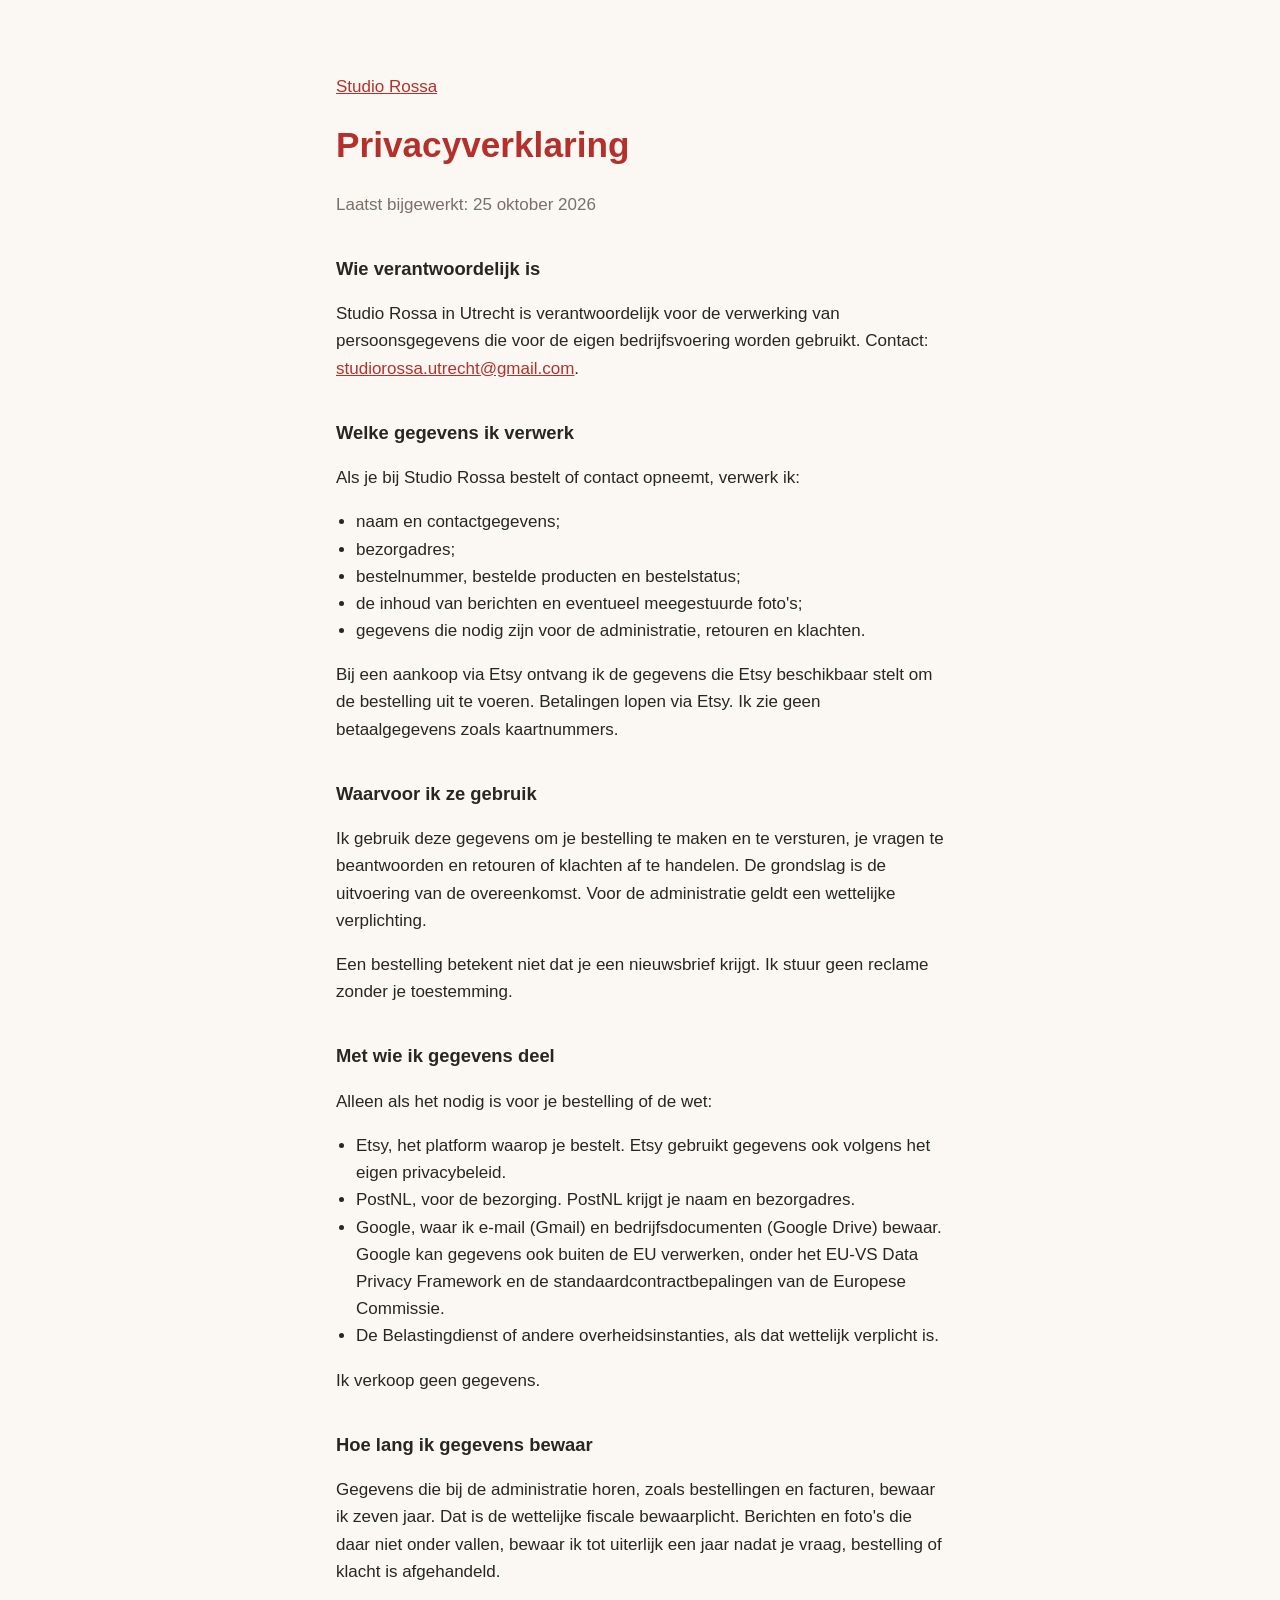
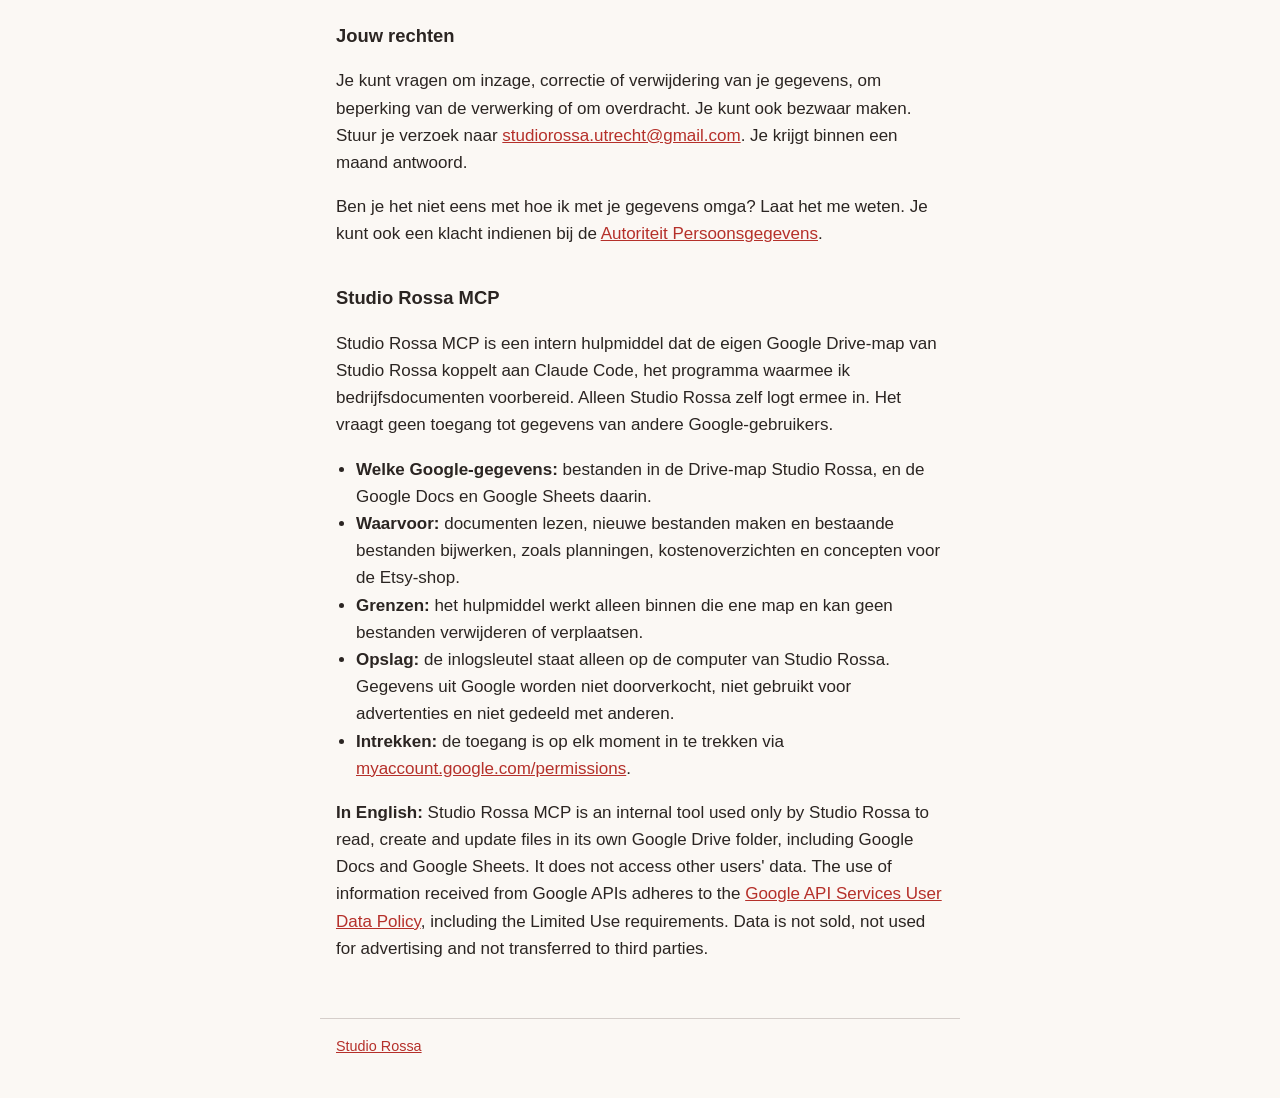
==== privacy.html @ 796f1cd7 "Startpagina en privacyverklaring Studio Rossa Co-Authored-By: Claude Opus 5.5 <noreply@anthropic.com" ====
<!doctype html>
<html lang="nl">
<head>
<meta charset="utf-8">
<meta name="viewport" content="width=device-width, initial-scale=1">
<title>Privacyverklaring Studio Rossa</title>
<link rel="stylesheet" href="style.css">
</head>
<body>
<main>
  <p><a href="index.html">Studio Rossa</a></p>
  <h1>Privacyverklaring</h1>
  <p class="muted">Laatst bijgewerkt: 25 oktober 2026</p>

  <h2>Wie verantwoordelijk is</h2>
  <p>Studio Rossa in Utrecht is verantwoordelijk voor de verwerking van persoonsgegevens die voor de eigen bedrijfsvoering worden gebruikt. Contact: <a href="mailto:studiorossa.utrecht@gmail.com">studiorossa.utrecht@gmail.com</a>.</p>

  <h2>Welke gegevens ik verwerk</h2>
  <p>Als je bij Studio Rossa bestelt of contact opneemt, verwerk ik:</p>
  <ul>
    <li>naam en contactgegevens;</li>
    <li>bezorgadres;</li>
    <li>bestelnummer, bestelde producten en bestelstatus;</li>
    <li>de inhoud van berichten en eventueel meegestuurde foto's;</li>
    <li>gegevens die nodig zijn voor de administratie, retouren en klachten.</li>
  </ul>
  <p>Bij een aankoop via Etsy ontvang ik de gegevens die Etsy beschikbaar stelt om de bestelling uit te voeren. Betalingen lopen via Etsy. Ik zie geen betaalgegevens zoals kaartnummers.</p>

  <h2>Waarvoor ik ze gebruik</h2>
  <p>Ik gebruik deze gegevens om je bestelling te maken en te versturen, je vragen te beantwoorden en retouren of klachten af te handelen. De grondslag is de uitvoering van de overeenkomst. Voor de administratie geldt een wettelijke verplichting.</p>
  <p>Een bestelling betekent niet dat je een nieuwsbrief krijgt. Ik stuur geen reclame zonder je toestemming.</p>

  <h2>Met wie ik gegevens deel</h2>
  <p>Alleen als het nodig is voor je bestelling of de wet:</p>
  <ul>
    <li>Etsy, het platform waarop je bestelt. Etsy gebruikt gegevens ook volgens het eigen privacybeleid.</li>
    <li>PostNL, voor de bezorging. PostNL krijgt je naam en bezorgadres.</li>
    <li>Google, waar ik e-mail (Gmail) en bedrijfsdocumenten (Google Drive) bewaar. Google kan gegevens ook buiten de EU verwerken, onder het EU-VS Data Privacy Framework en de standaardcontractbepalingen van de Europese Commissie.</li>
    <li>De Belastingdienst of andere overheidsinstanties, als dat wettelijk verplicht is.</li>
  </ul>
  <p>Ik verkoop geen gegevens.</p>

  <h2>Hoe lang ik gegevens bewaar</h2>
  <p>Gegevens die bij de administratie horen, zoals bestellingen en facturen, bewaar ik zeven jaar. Dat is de wettelijke fiscale bewaarplicht. Berichten en foto's die daar niet onder vallen, bewaar ik tot uiterlijk een jaar nadat je vraag, bestelling of klacht is afgehandeld.</p>

  <h2>Jouw rechten</h2>
  <p>Je kunt vragen om inzage, correctie of verwijdering van je gegevens, om beperking van de verwerking of om overdracht. Je kunt ook bezwaar maken. Stuur je verzoek naar <a href="mailto:studiorossa.utrecht@gmail.com">studiorossa.utrecht@gmail.com</a>. Je krijgt binnen een maand antwoord.</p>
  <p>Ben je het niet eens met hoe ik met je gegevens omga? Laat het me weten. Je kunt ook een klacht indienen bij de <a href="https://www.autoriteitpersoonsgegevens.nl">Autoriteit Persoonsgegevens</a>.</p>

  <h2 id="studio-rossa-mcp">Studio Rossa MCP</h2>
  <p>Studio Rossa MCP is een intern hulpmiddel dat de eigen Google Drive-map van Studio Rossa koppelt aan Claude Code, het programma waarmee ik bedrijfsdocumenten voorbereid. Alleen Studio Rossa zelf logt ermee in. Het vraagt geen toegang tot gegevens van andere Google-gebruikers.</p>
  <ul>
    <li><strong>Welke Google-gegevens:</strong> bestanden in de Drive-map Studio Rossa, en de Google Docs en Google Sheets daarin.</li>
    <li><strong>Waarvoor:</strong> documenten lezen, nieuwe bestanden maken en bestaande bestanden bijwerken, zoals planningen, kostenoverzichten en concepten voor de Etsy-shop.</li>
    <li><strong>Grenzen:</strong> het hulpmiddel werkt alleen binnen die ene map en kan geen bestanden verwijderen of verplaatsen.</li>
    <li><strong>Opslag:</strong> de inlogsleutel staat alleen op de computer van Studio Rossa. Gegevens uit Google worden niet doorverkocht, niet gebruikt voor advertenties en niet gedeeld met anderen.</li>
    <li><strong>Intrekken:</strong> de toegang is op elk moment in te trekken via <a href="https://myaccount.google.com/permissions">myaccount.google.com/permissions</a>.</li>
  </ul>
  <p lang="en"><strong>In English:</strong> Studio Rossa MCP is an internal tool used only by Studio Rossa to read, create and update files in its own Google Drive folder, including Google Docs and Google Sheets. It does not access other users' data. The use of information received from Google APIs adheres to the <a href="https://developers.google.com/terms/api-services-user-data-policy">Google API Services User Data Policy</a>, including the Limited Use requirements. Data is not sold, not used for advertising and not transferred to third parties.</p>
</main>
<footer>
  <a href="index.html">Studio Rossa</a>
</footer>
</body>
</html>
---- style.css ----
:root {
  --bg: #fbf8f4;
  --text: #2b2522;
  --muted: #7a6f69;
  --accent: #b5302a;
}

@media (prefers-color-scheme: dark) {
  :root {
    --bg: #1d1a18;
    --text: #efe9e4;
    --muted: #a59a93;
    --accent: #e0645c;
  }
}

* { box-sizing: border-box; }

body {
  margin: 0;
  background: var(--bg);
  color: var(--text);
  font: 17px/1.6 -apple-system, BlinkMacSystemFont, "Segoe UI", Roboto, Helvetica, Arial, sans-serif;
}

main, footer {
  max-width: 640px;
  margin: 0 auto;
  padding: 0 16px;
}

main { padding-top: 56px; }

h1 {
  color: var(--accent);
  font-size: 2.2rem;
  margin: 0 0 4px;
}

h2 {
  font-size: 1.15rem;
  margin: 36px 0 8px;
}

.lead { font-size: 1.2rem; margin-top: 0; }
.muted { color: var(--muted); }

a { color: var(--accent); }

ul { padding-left: 20px; }

footer {
  margin-top: 56px;
  padding-top: 16px;
  padding-bottom: 40px;
  border-top: 1px solid color-mix(in srgb, var(--muted) 30%, transparent);
  font-size: 0.9rem;
}
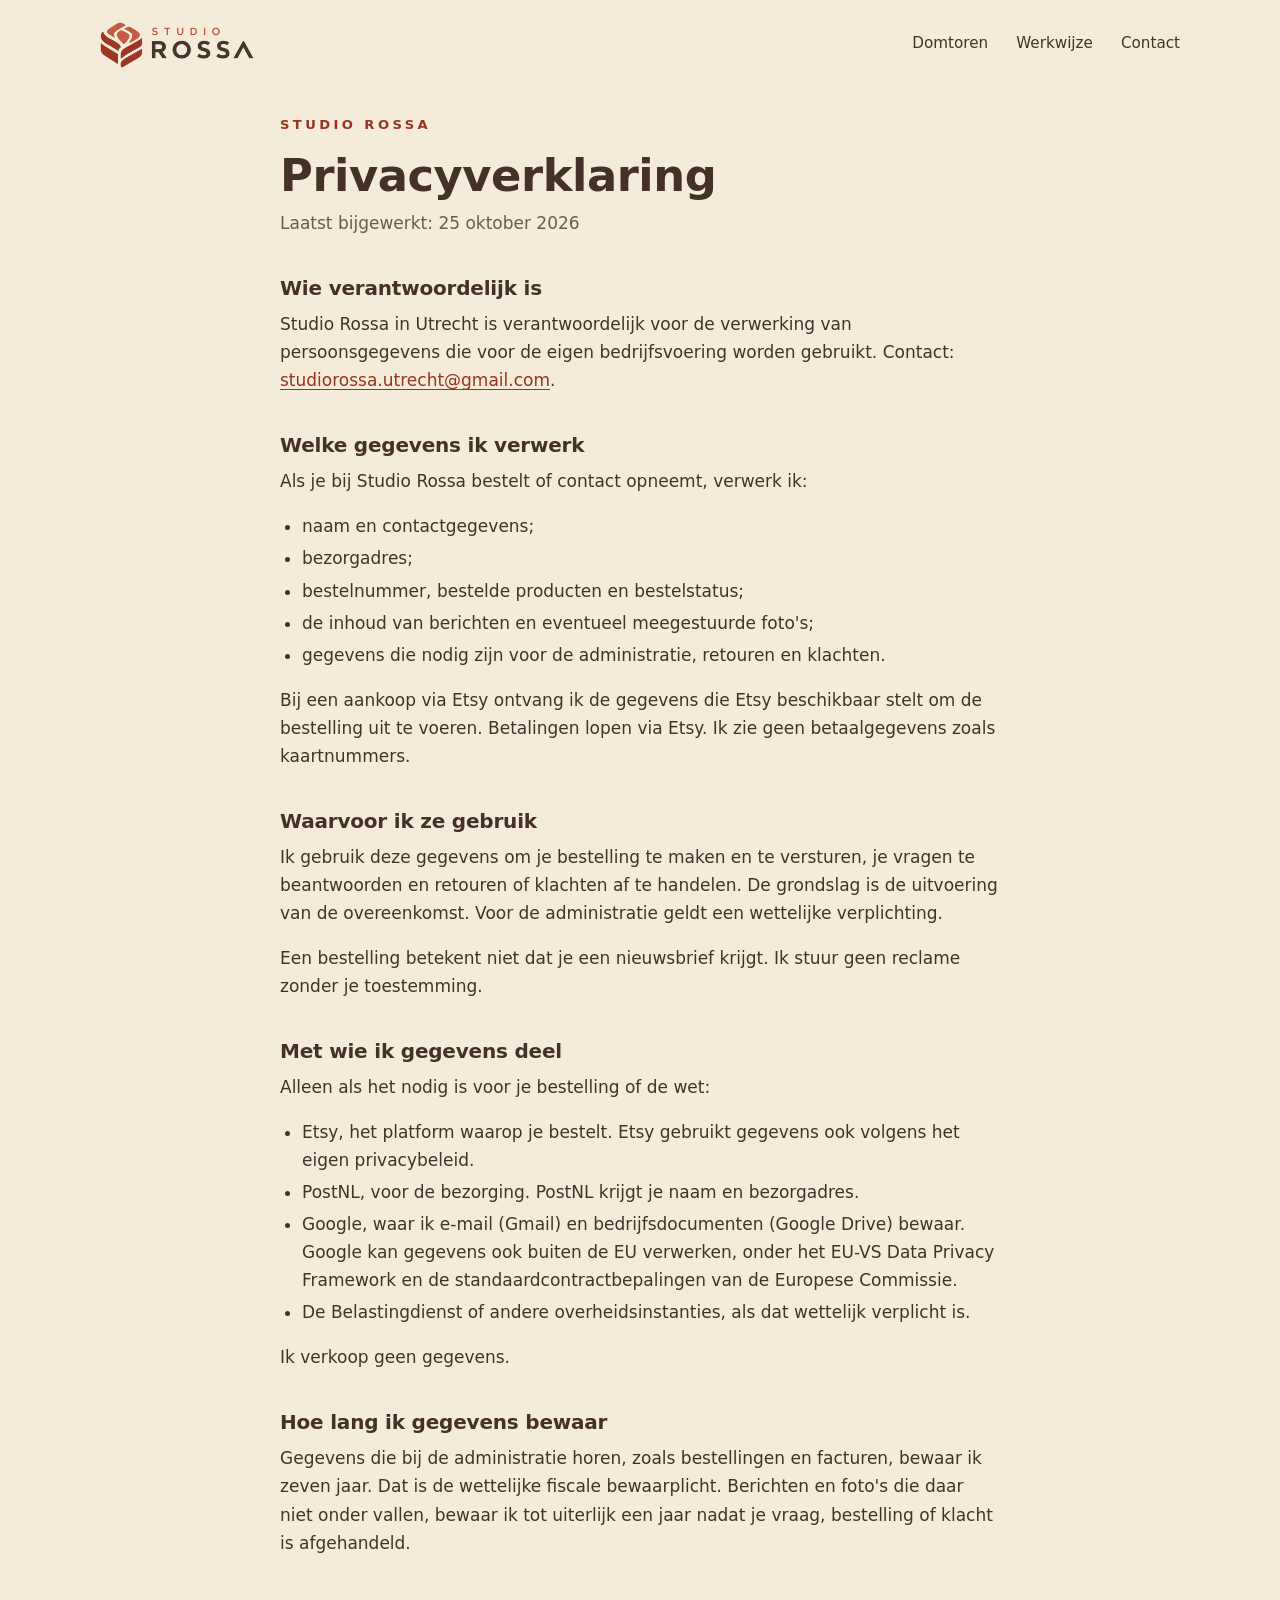
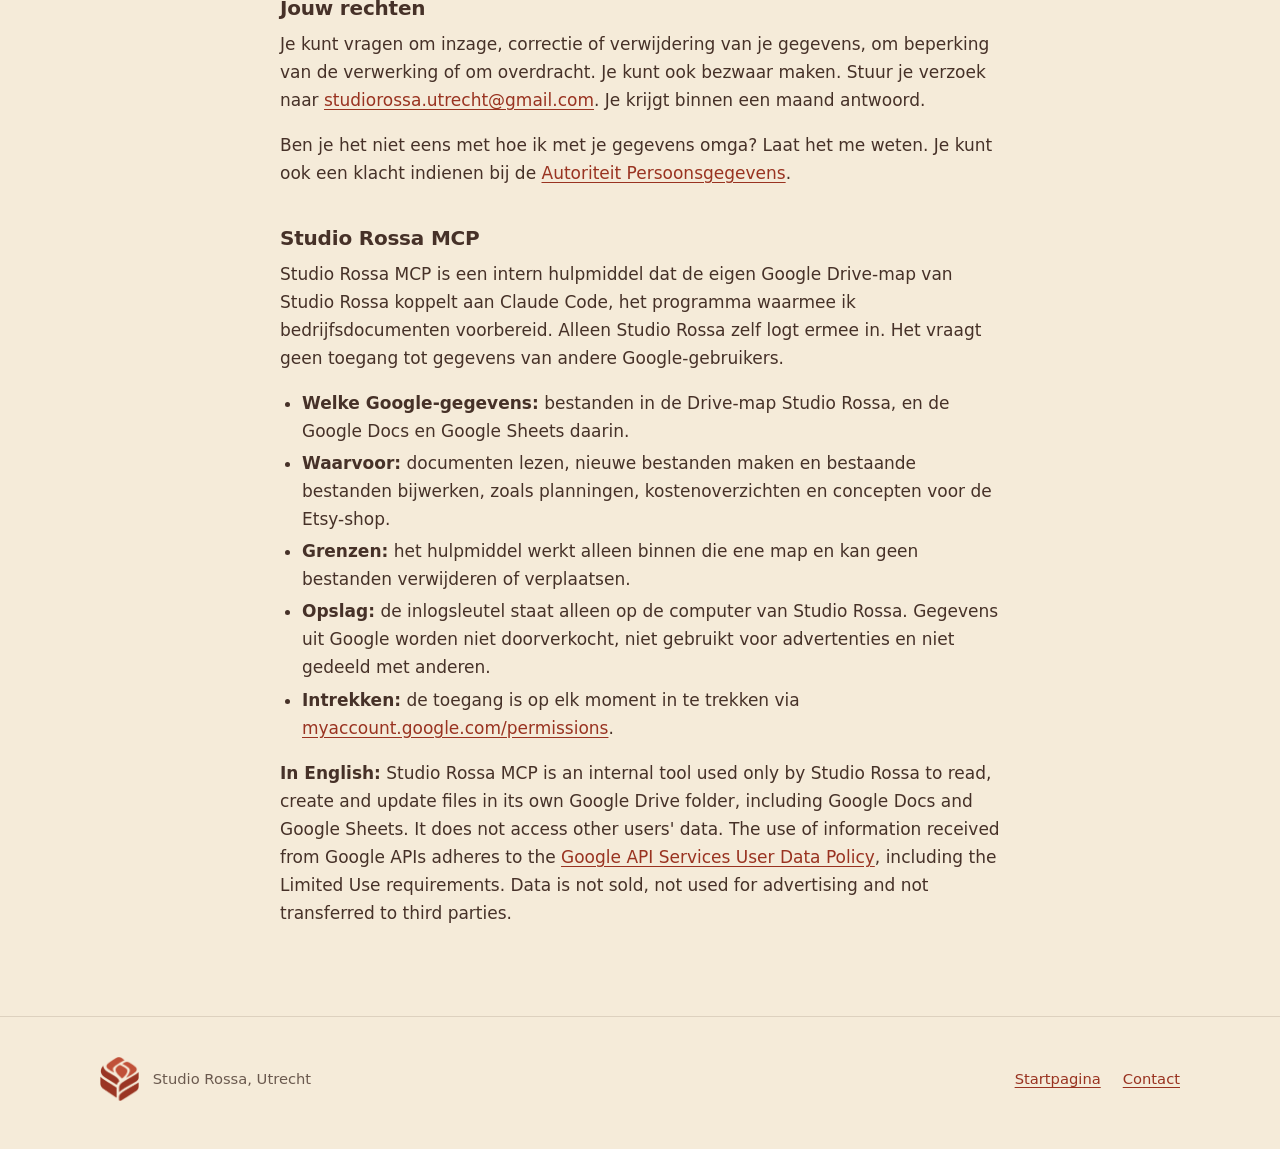
==== commit 94fafa1e: "Website in de stijl van de artwork: nieuwe startpagina, logo, Domtoren-illustratie en favicons Co-Au" ====
--- a/privacy.html
+++ b/privacy.html
@@ -4,11 +4,29 @@
 <meta charset="utf-8">
 <meta name="viewport" content="width=device-width, initial-scale=1">
 <title>Privacyverklaring Studio Rossa</title>
+<meta name="theme-color" content="#f5ebd9">
+<link rel="icon" type="image/png" sizes="48x48" href="assets/favicon.png">
+<link rel="apple-touch-icon" href="assets/apple-touch-icon.png">
 <link rel="stylesheet" href="style.css">
 </head>
 <body>
-<main>
-  <p><a href="index.html">Studio Rossa</a></p>
+
+<header class="site-header">
+  <div class="wrap">
+    <a class="brand" href="./" aria-label="Studio Rossa, naar de startpagina">
+      <img src="assets/logo.png" width="154" height="46" alt="Studio Rossa">
+    </a>
+    <nav class="nav" aria-label="Hoofdmenu">
+      <a href="./#domtoren">Domtoren</a>
+      <a href="./#werkwijze">Werkwijze</a>
+      <a href="./#contact">Contact</a>
+    </nav>
+  </div>
+</header>
+
+<main class="doc">
+<div class="wrap">
+  <p class="kicker">Studio Rossa</p>
   <h1>Privacyverklaring</h1>
   <p class="muted">Laatst bijgewerkt: 25 oktober 2026</p>
 
@@ -57,9 +75,20 @@
     <li><strong>Intrekken:</strong> de toegang is op elk moment in te trekken via <a href="https://myaccount.google.com/permissions">myaccount.google.com/permissions</a>.</li>
   </ul>
   <p lang="en"><strong>In English:</strong> Studio Rossa MCP is an internal tool used only by Studio Rossa to read, create and update files in its own Google Drive folder, including Google Docs and Google Sheets. It does not access other users' data. The use of information received from Google APIs adheres to the <a href="https://developers.google.com/terms/api-services-user-data-policy">Google API Services User Data Policy</a>, including the Limited Use requirements. Data is not sold, not used for advertising and not transferred to third parties.</p>
+</div>
 </main>
-<footer>
-  <a href="index.html">Studio Rossa</a>
+
+<footer class="site-footer">
+  <div class="wrap">
+    <div class="id">
+      <img src="assets/mark.png" width="39" height="44" alt="">
+      <span>Studio Rossa, Utrecht</span>
+    </div>
+    <nav aria-label="Voettekst">
+      <a href="./">Startpagina</a>
+      <a href="mailto:studiorossa.utrecht@gmail.com">Contact</a>
+    </nav>
+  </div>
 </footer>
 </body>
 </html>
--- a/style.css
+++ b/style.css
@@ -1,58 +1,348 @@
+/* Studio Rossa
+   Palet uit de artwork: crème papier, terracotta, baksteenrood, donkerbruin.
+   Geen externe fonts of scripts: de site laadt alleen eigen bestanden. */
+
 :root {
-  --bg: #fbf8f4;
-  --text: #2b2522;
-  --muted: #7a6f69;
-  --accent: #b5302a;
-}
-
-@media (prefers-color-scheme: dark) {
-  :root {
-    --bg: #1d1a18;
-    --text: #efe9e4;
-    --muted: #a59a93;
-    --accent: #e0645c;
-  }
+  --paper: #f5ebd9;
+  --paper-light: #fbf5ea;
+  --terracotta: #c0503a;
+  --brick: #993321;
+  --brown: #463128;
+  --muted: #6b5a4f;
+  --line: rgba(70, 49, 40, 0.14);
+  --radius: 20px;
+  --font: "Avenir Next", Montserrat, "Segoe UI", system-ui, -apple-system, Helvetica, Arial, sans-serif;
+  color-scheme: light;
 }
 
 * { box-sizing: border-box; }
+
+html { scroll-behavior: smooth; }
 
 body {
   margin: 0;
-  background: var(--bg);
-  color: var(--text);
-  font: 17px/1.6 -apple-system, BlinkMacSystemFont, "Segoe UI", Roboto, Helvetica, Arial, sans-serif;
-}
-
-main, footer {
-  max-width: 640px;
+  background: var(--paper);
+  color: var(--brown);
+  font: 17px/1.65 var(--font);
+  -webkit-font-smoothing: antialiased;
+}
+
+img, svg { display: block; max-width: 100%; }
+
+a { color: var(--brick); text-underline-offset: 3px; }
+a:hover { color: var(--terracotta); }
+
+:focus-visible {
+  outline: 3px solid var(--terracotta);
+  outline-offset: 3px;
+  border-radius: 4px;
+}
+
+.wrap {
+  width: min(1080px, 100% - 40px);
   margin: 0 auto;
-  padding: 0 16px;
-}
-
-main { padding-top: 56px; }
-
-h1 {
-  color: var(--accent);
-  font-size: 2.2rem;
-  margin: 0 0 4px;
-}
-
-h2 {
-  font-size: 1.15rem;
-  margin: 36px 0 8px;
-}
-
-.lead { font-size: 1.2rem; margin-top: 0; }
+}
+
+/* Kop */
+
+.site-header {
+  padding: 22px 0;
+}
+
+.site-header .wrap {
+  display: flex;
+  align-items: center;
+  justify-content: space-between;
+  gap: 24px;
+}
+
+.brand img { height: 46px; width: auto; }
+
+.nav {
+  display: flex;
+  gap: 28px;
+  font-size: 0.95rem;
+}
+
+.nav a {
+  color: var(--brown);
+  text-decoration: none;
+  padding: 6px 0;
+  border-bottom: 2px solid transparent;
+}
+
+.nav a:hover { border-bottom-color: var(--terracotta); color: var(--brown); }
+
+/* Typografie */
+
+.kicker {
+  margin: 0 0 14px;
+  color: var(--brick);
+  font-size: 0.82rem;
+  font-weight: 600;
+  letter-spacing: 0.26em;
+  text-transform: uppercase;
+}
+
+h1, h2, h3 {
+  margin: 0;
+  line-height: 1.15;
+  font-weight: 700;
+  letter-spacing: -0.01em;
+}
+
+h1 { font-size: clamp(2.2rem, 5.2vw, 3.6rem); }
+h2 { font-size: clamp(1.7rem, 3.4vw, 2.3rem); }
+h3 { font-size: 1.25rem; }
+
+p { margin: 0 0 1em; }
+
+.lead { font-size: 1.15rem; color: var(--muted); max-width: 34em; margin-top: 20px; }
 .muted { color: var(--muted); }
 
-a { color: var(--accent); }
-
-ul { padding-left: 20px; }
-
-footer {
-  margin-top: 56px;
-  padding-top: 16px;
-  padding-bottom: 40px;
-  border-top: 1px solid color-mix(in srgb, var(--muted) 30%, transparent);
+/* Knoppen */
+
+.actions { display: flex; flex-wrap: wrap; gap: 12px; margin-top: 28px; }
+
+.btn {
+  display: inline-block;
+  padding: 13px 26px;
+  border-radius: 999px;
+  border: 2px solid var(--brick);
+  background: var(--brick);
+  color: var(--paper-light);
+  font-weight: 600;
+  font-size: 0.97rem;
+  text-decoration: none;
+  transition: background 0.15s, color 0.15s, border-color 0.15s;
+}
+
+.btn:hover { background: var(--brown); border-color: var(--brown); color: var(--paper-light); }
+
+.btn.ghost { background: transparent; color: var(--brick); }
+.btn.ghost:hover { background: var(--brick); border-color: var(--brick); color: var(--paper-light); }
+
+/* Hero */
+
+.hero { padding: 40px 0 72px; }
+
+.hero .wrap {
+  display: grid;
+  grid-template-columns: 1.05fr 0.95fr;
+  gap: 56px;
+  align-items: center;
+}
+
+.status {
+  display: inline-flex;
+  align-items: center;
+  gap: 10px;
+  margin-top: 8px;
+  padding: 8px 16px;
+  border: 1px solid var(--line);
+  border-radius: 999px;
+  background: var(--paper-light);
   font-size: 0.9rem;
 }
+
+.status::before {
+  content: "";
+  width: 9px;
+  height: 9px;
+  border-radius: 50%;
+  background: var(--terracotta);
+}
+
+.shelf {
+  margin: 0;
+  padding: 36px 28px 0;
+  border-radius: var(--radius);
+  background: var(--paper-light);
+  border: 1px solid var(--line);
+}
+
+.shelf .row {
+  display: flex;
+  align-items: flex-end;
+  justify-content: space-between;
+  gap: 4%;
+}
+
+.tower { width: 17%; height: auto; flex: none; }
+
+.plinth {
+  height: 14px;
+  margin: 0 -28px;
+  background: linear-gradient(var(--line), rgba(70, 49, 40, 0.06));
+}
+
+.shelf figcaption {
+  padding: 14px 0 18px;
+  font-size: 0.82rem;
+  color: var(--muted);
+  text-align: center;
+}
+
+/* Secties */
+
+section { padding: 72px 0; }
+.alt { background: var(--paper-light); border-block: 1px solid var(--line); }
+
+.section-head { max-width: 40em; margin-bottom: 40px; }
+.section-head p { color: var(--muted); margin-top: 14px; }
+
+.cards {
+  display: grid;
+  grid-template-columns: repeat(2, 1fr);
+  gap: 24px;
+}
+
+.card {
+  padding: 32px;
+  border-radius: var(--radius);
+  background: var(--paper);
+  border: 1px solid var(--line);
+}
+
+.card .tag {
+  margin: 0 0 10px;
+  color: var(--brick);
+  font-size: 0.78rem;
+  font-weight: 600;
+  letter-spacing: 0.22em;
+  text-transform: uppercase;
+}
+
+.card h3 { margin-bottom: 10px; }
+.card p { color: var(--muted); }
+
+.swatches {
+  display: flex;
+  flex-wrap: wrap;
+  gap: 10px;
+  margin: 22px 0 0;
+  padding: 0;
+  list-style: none;
+}
+
+.swatches li {
+  display: inline-flex;
+  align-items: center;
+  gap: 9px;
+  padding: 6px 14px 6px 8px;
+  border: 1px solid var(--line);
+  border-radius: 999px;
+  background: var(--paper-light);
+  font-size: 0.9rem;
+}
+
+.swatches i {
+  width: 18px;
+  height: 18px;
+  border-radius: 50%;
+  border: 1px solid rgba(70, 49, 40, 0.25);
+  background: var(--c);
+}
+
+.steps {
+  display: grid;
+  grid-template-columns: repeat(3, 1fr);
+  gap: 24px;
+  margin: 0;
+  padding: 0;
+  list-style: none;
+  counter-reset: stap;
+}
+
+.steps li {
+  padding: 28px 28px 8px 0;
+  border-top: 3px solid var(--terracotta);
+  counter-increment: stap;
+}
+
+.steps li::before {
+  content: "0" counter(stap);
+  display: block;
+  margin-bottom: 14px;
+  color: var(--brick);
+  font-size: 0.85rem;
+  font-weight: 600;
+  letter-spacing: 0.22em;
+}
+
+.steps h3 { margin-bottom: 8px; }
+.steps p { color: var(--muted); }
+
+/* Contact */
+
+.contact {
+  display: grid;
+  grid-template-columns: 1fr auto;
+  gap: 32px;
+  align-items: center;
+  padding: 40px;
+  border-radius: var(--radius);
+  background: var(--brown);
+  color: var(--paper);
+}
+
+.contact h2 { color: var(--paper-light); }
+.contact p { margin: 12px 0 0; color: #e3d5c0; }
+.contact .btn { background: var(--paper); border-color: var(--paper); color: var(--brown); }
+.contact .btn:hover { background: var(--terracotta); border-color: var(--terracotta); color: var(--paper-light); }
+
+/* MCP-uitleg, bewust rustig gehouden */
+
+.mcp { padding: 56px 0; }
+.mcp .wrap { max-width: 760px; }
+.mcp h2 { font-size: 1.3rem; margin-bottom: 12px; }
+.mcp p { color: var(--muted); font-size: 0.97rem; }
+
+/* Voet */
+
+.site-footer { padding: 40px 0 48px; border-top: 1px solid var(--line); font-size: 0.92rem; }
+
+.site-footer .wrap {
+  display: flex;
+  flex-wrap: wrap;
+  align-items: center;
+  justify-content: space-between;
+  gap: 20px;
+}
+
+.site-footer .id { display: flex; align-items: center; gap: 14px; color: var(--muted); }
+.site-footer img { height: 44px; width: auto; }
+.site-footer nav { display: flex; gap: 22px; }
+
+/* Tekstpagina (privacy) */
+
+.doc { padding: 24px 0 72px; }
+.doc .wrap { max-width: 720px; }
+.doc h1 { font-size: clamp(2rem, 4.4vw, 2.8rem); margin-bottom: 8px; }
+.doc h2 { font-size: 1.25rem; margin: 40px 0 10px; }
+.doc ul { padding-left: 22px; }
+.doc li { margin-bottom: 4px; }
+
+/* Smal scherm */
+
+@media (max-width: 860px) {
+  .hero { padding: 16px 0 48px; }
+  .hero .wrap { grid-template-columns: 1fr; gap: 40px; }
+  section { padding: 52px 0; }
+  .cards, .steps { grid-template-columns: 1fr; }
+  .contact { grid-template-columns: 1fr; padding: 32px 24px; }
+  .card { padding: 26px 22px; }
+}
+
+@media (max-width: 520px) {
+  .nav { gap: 18px; font-size: 0.9rem; }
+  .brand img { height: 38px; }
+  .shelf { padding: 24px 16px 0; }
+  .plinth { margin: 0 -16px; }
+  .contact .btn { font-size: 0.85rem; padding-inline: 18px; text-align: center; overflow-wrap: anywhere; }
+}
+
+@media (prefers-reduced-motion: reduce) {
+  html { scroll-behavior: auto; }
+  .btn { transition: none; }
+}
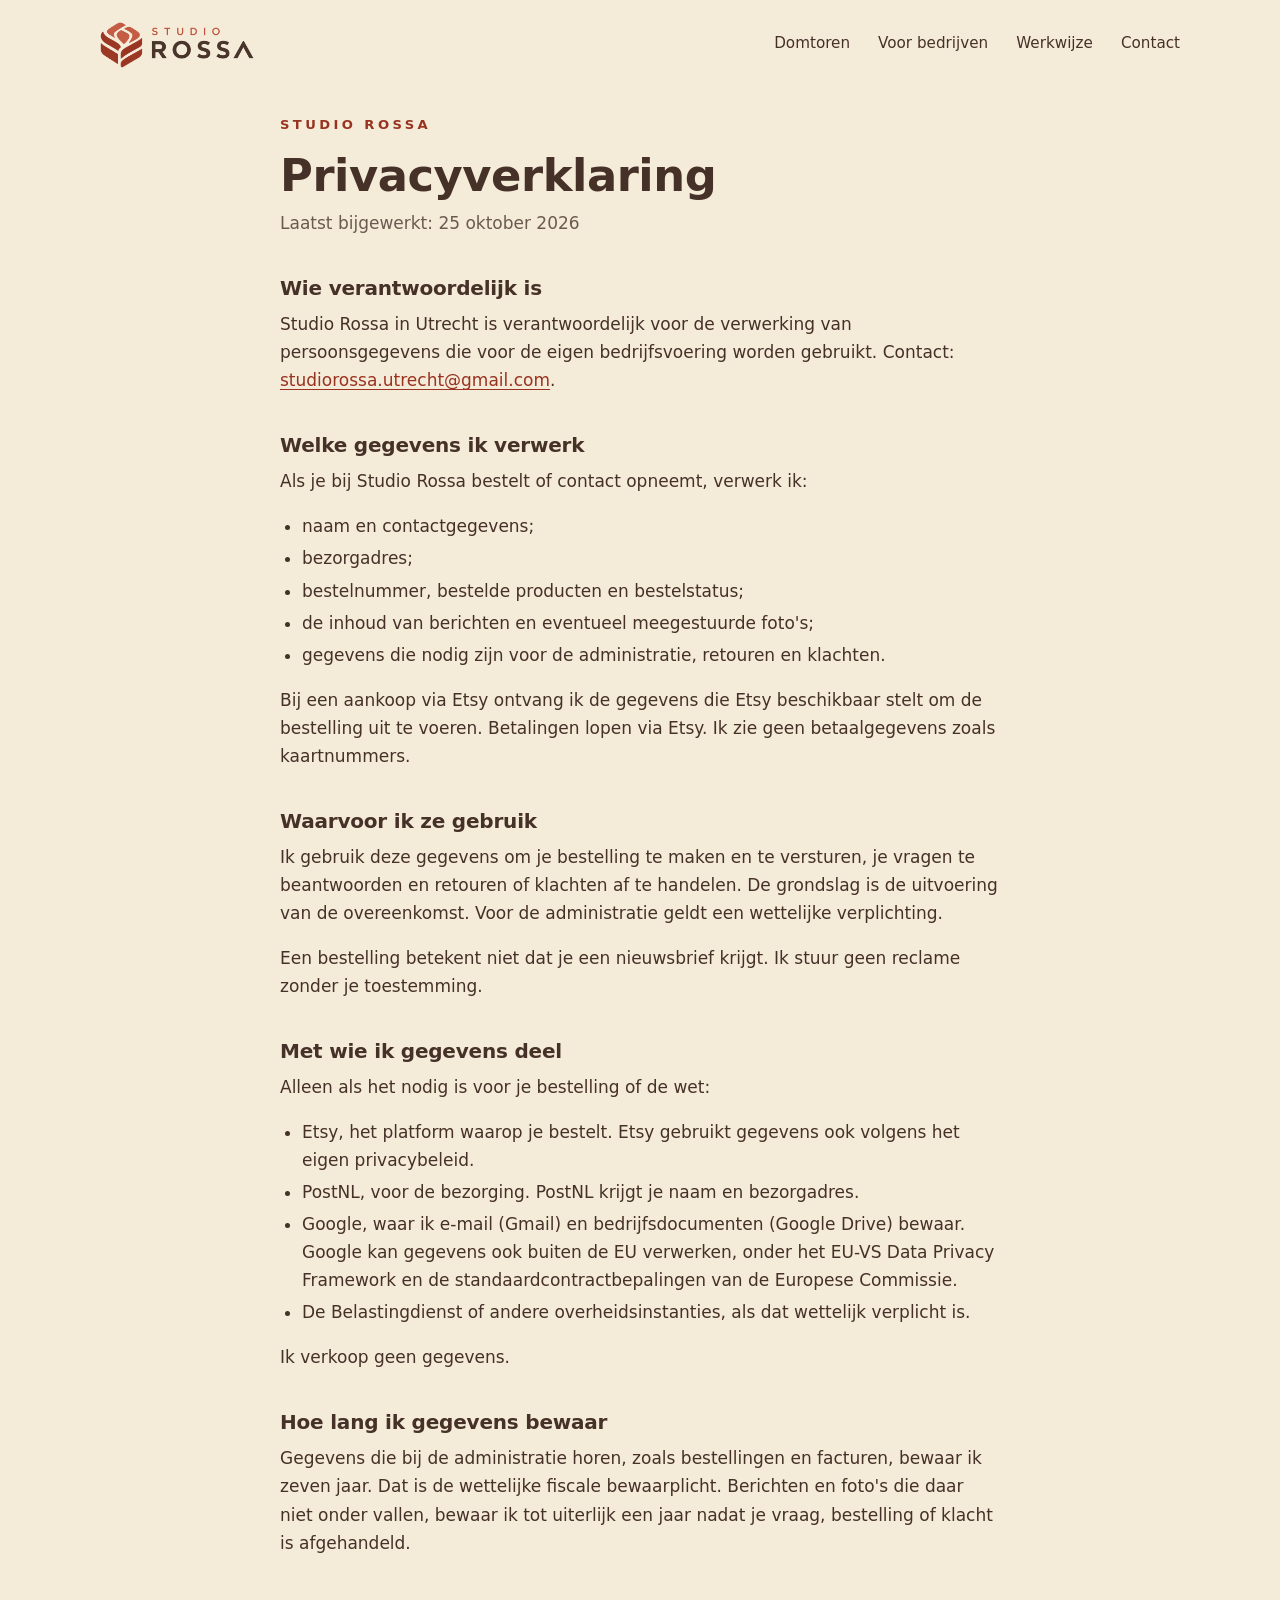
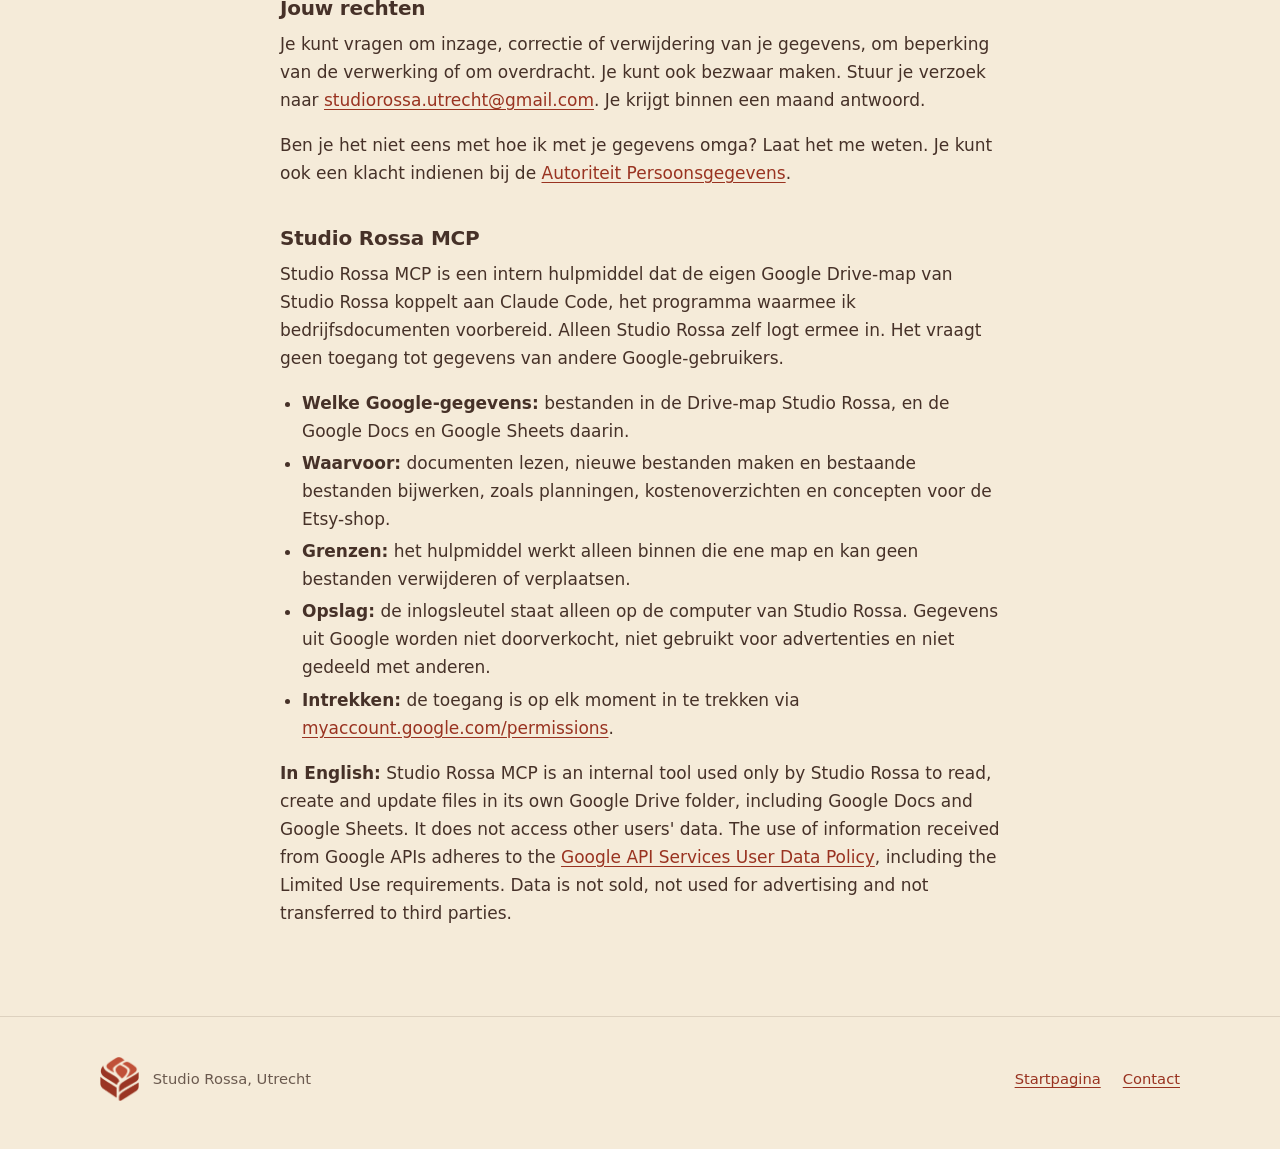
==== commit a4c029a6: "Premium-foto als hoofdbeeld, vlagverdeling in de illustratie, maten en kleuren op verzoek en sectie " ====
--- a/privacy.html
+++ b/privacy.html
@@ -18,6 +18,7 @@
     </a>
     <nav class="nav" aria-label="Hoofdmenu">
       <a href="./#domtoren">Domtoren</a>
+      <a href="./#bedrijven">Voor bedrijven</a>
       <a href="./#werkwijze">Werkwijze</a>
       <a href="./#contact">Contact</a>
     </nav>
--- a/style.css
+++ b/style.css
@@ -153,6 +153,24 @@
   background: var(--terracotta);
 }
 
+.photo { margin: 0; }
+
+.photo img {
+  width: 100%;
+  height: auto;
+  aspect-ratio: 3 / 4;
+  object-fit: cover;
+  border-radius: var(--radius);
+  border: 1px solid var(--line);
+  box-shadow: 0 18px 40px -22px rgba(70, 49, 40, 0.5);
+}
+
+.photo figcaption {
+  padding-top: 12px;
+  font-size: 0.85rem;
+  color: var(--muted);
+}
+
 .shelf {
   margin: 0;
   padding: 36px 28px 0;
@@ -168,7 +186,7 @@
   gap: 4%;
 }
 
-.tower { width: 17%; height: auto; flex: none; }
+.tower { width: 17%; height: auto; flex: none; filter: drop-shadow(0 0 0.6px rgba(70, 49, 40, 0.5)); }
 
 .plinth {
   height: 14px;
@@ -195,6 +213,24 @@
   display: grid;
   grid-template-columns: repeat(2, 1fr);
   gap: 24px;
+}
+
+.showcase {
+  display: grid;
+  grid-template-columns: 1fr 0.8fr;
+  gap: 32px;
+  align-items: center;
+}
+
+.showcase .cards { grid-template-columns: 1fr; }
+.showcase .shelf { background: var(--paper); }
+
+.note {
+  margin: 32px 0 0;
+  padding: 18px 24px;
+  border-left: 4px solid var(--terracotta);
+  background: var(--paper);
+  border-radius: 0 var(--radius) var(--radius) 0;
 }
 
 .card {
@@ -273,6 +309,52 @@
 .steps h3 { margin-bottom: 8px; }
 .steps p { color: var(--muted); }
 
+/* Bedrijven */
+
+.business {
+  display: grid;
+  grid-template-columns: 1.2fr 0.8fr;
+  gap: 48px;
+  align-items: start;
+}
+
+.business .lead { max-width: none; }
+
+.checklist {
+  padding: 28px;
+  border-radius: var(--radius);
+  background: var(--paper-light);
+  border: 1px solid var(--line);
+}
+
+.checklist h3 { margin-bottom: 14px; font-size: 1.1rem; }
+
+.checklist ul {
+  margin: 0 0 16px;
+  padding: 0;
+  list-style: none;
+}
+
+.checklist li {
+  position: relative;
+  padding: 7px 0 7px 26px;
+  border-bottom: 1px solid var(--line);
+  font-size: 0.97rem;
+}
+
+.checklist li::before {
+  content: "";
+  position: absolute;
+  left: 2px;
+  top: 15px;
+  width: 9px;
+  height: 9px;
+  border-radius: 50%;
+  background: var(--terracotta);
+}
+
+.checklist .muted { margin: 0; font-size: 0.92rem; }
+
 /* Contact */
 
 .contact {
@@ -329,13 +411,20 @@
   .hero { padding: 16px 0 48px; }
   .hero .wrap { grid-template-columns: 1fr; gap: 40px; }
   section { padding: 52px 0; }
-  .cards, .steps { grid-template-columns: 1fr; }
+  .cards, .steps, .showcase, .business { grid-template-columns: 1fr; }
+  .business { gap: 32px; }
+  .photo img { aspect-ratio: 4 / 5; }
   .contact { grid-template-columns: 1fr; padding: 32px 24px; }
   .card { padding: 26px 22px; }
 }
 
+@media (max-width: 640px) {
+  .site-header .wrap { flex-wrap: wrap; gap: 12px 24px; }
+  .nav { gap: 20px; flex-wrap: wrap; }
+}
+
 @media (max-width: 520px) {
-  .nav { gap: 18px; font-size: 0.9rem; }
+  .nav { gap: 16px; font-size: 0.9rem; }
   .brand img { height: 38px; }
   .shelf { padding: 24px 16px 0; }
   .plinth { margin: 0 -16px; }
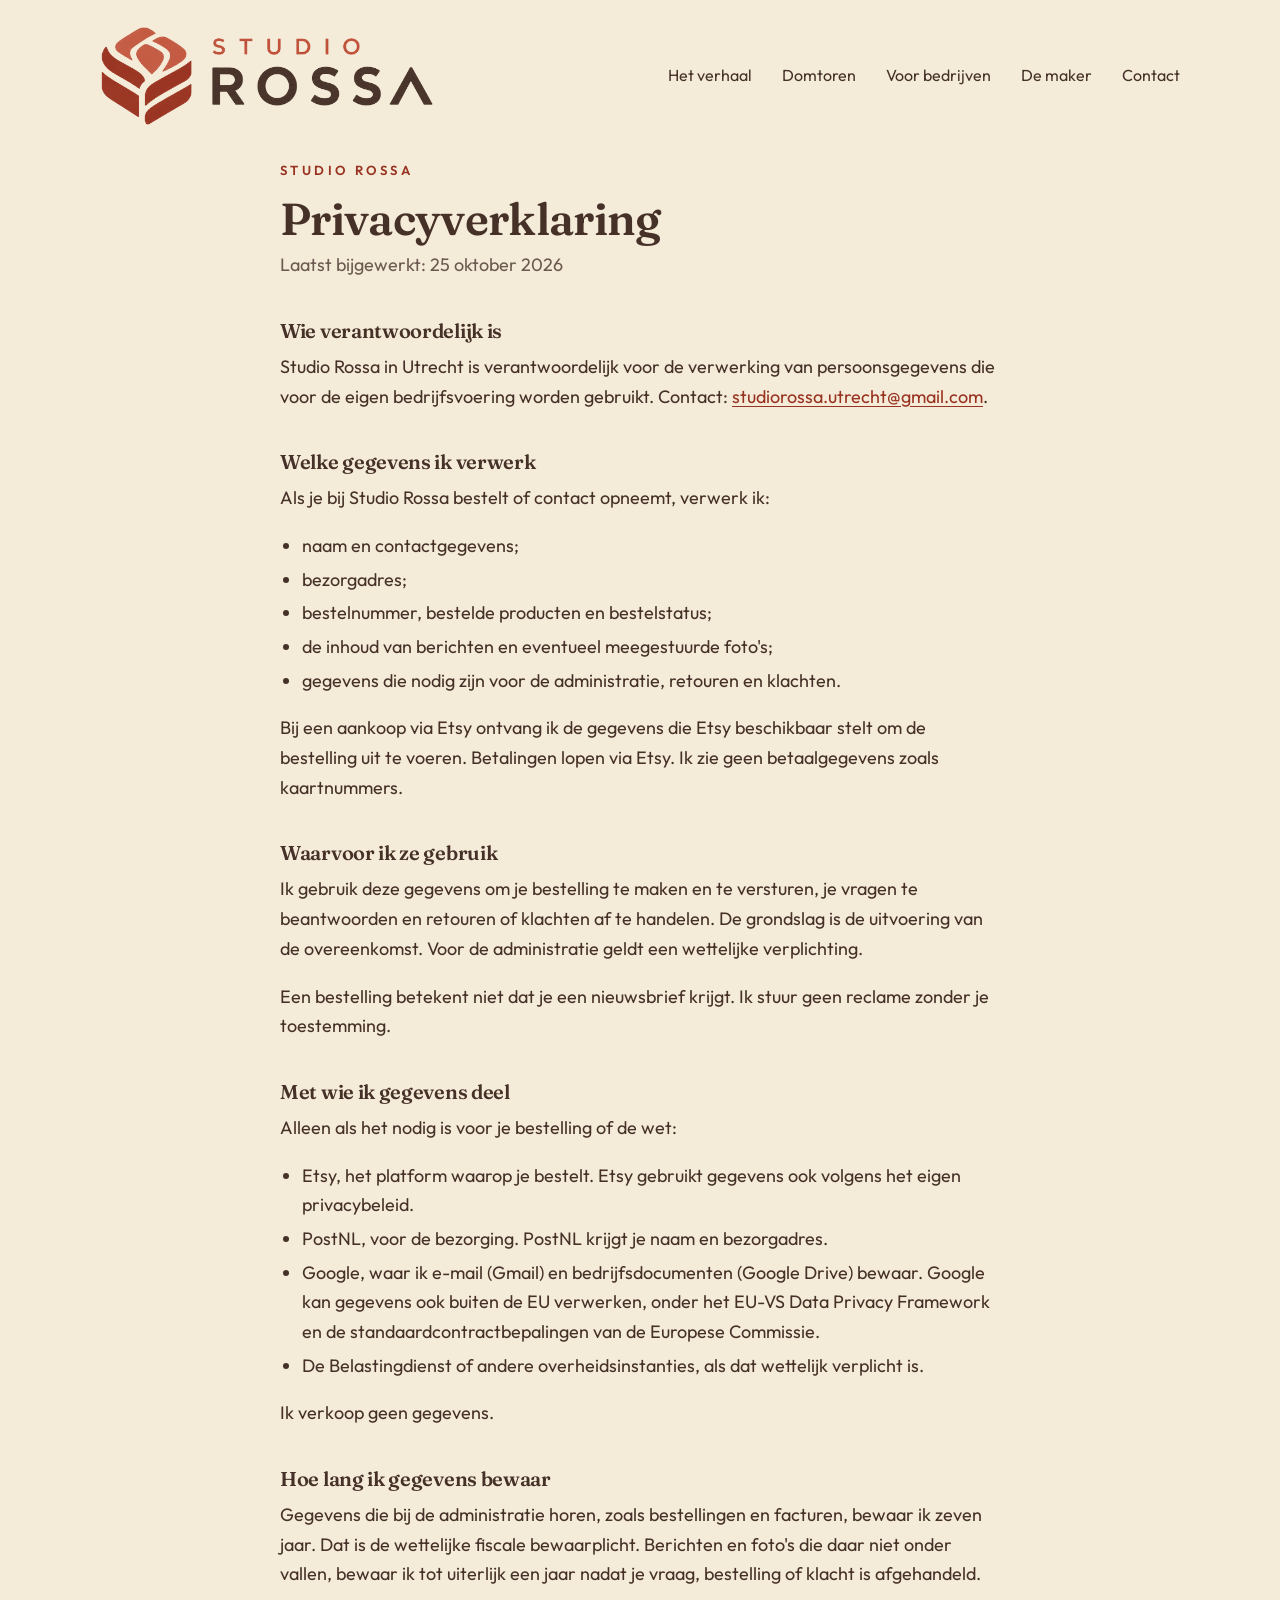
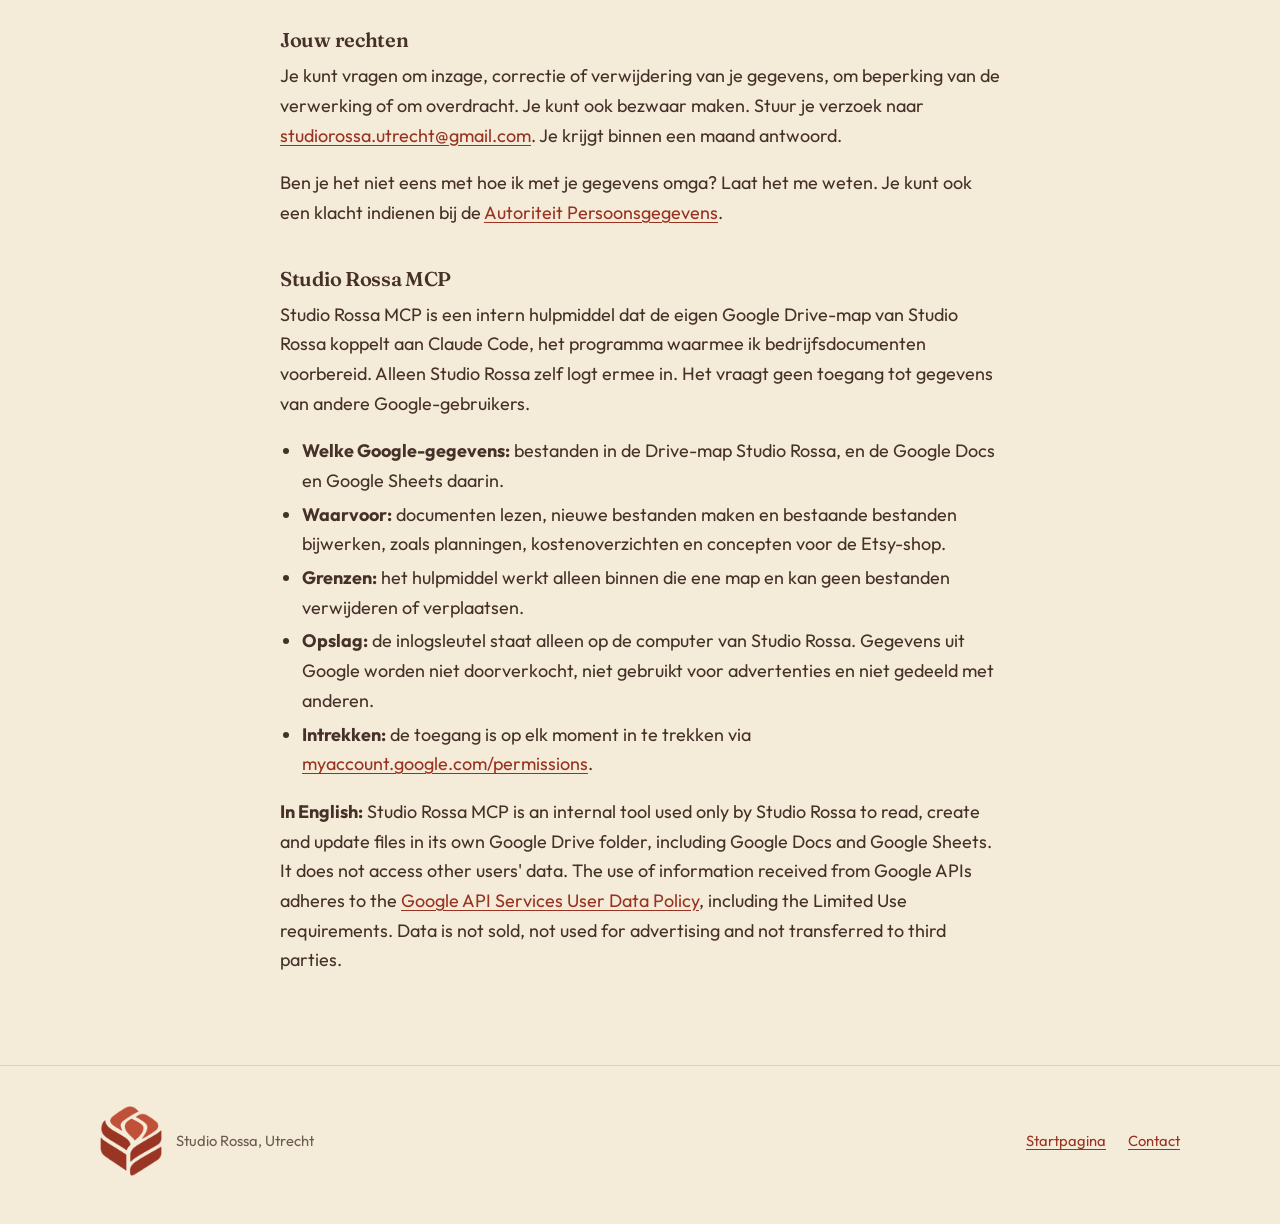
==== commit fb34c2a7: "Lettertypen Fraunces en Outfit zelf gehost, tijdlijn en stappen weg, citaat, gelijke torens, dubbel " ====
--- a/privacy.html
+++ b/privacy.html
@@ -17,9 +17,10 @@
       <img src="assets/logo.png" width="154" height="46" alt="Studio Rossa">
     </a>
     <nav class="nav" aria-label="Hoofdmenu">
+      <a href="./#verhaal">Het verhaal</a>
       <a href="./#domtoren">Domtoren</a>
       <a href="./#bedrijven">Voor bedrijven</a>
-      <a href="./#werkwijze">Werkwijze</a>
+      <a href="./#maker">De maker</a>
       <a href="./#contact">Contact</a>
     </nav>
   </div>
--- a/style.css
+++ b/style.css
@@ -1,6 +1,31 @@
 /* Studio Rossa
    Palet uit de artwork: crème papier, terracotta, baksteenrood, donkerbruin.
-   Geen externe fonts of scripts: de site laadt alleen eigen bestanden. */
+   Lettertypen (Fraunces voor koppen, Outfit voor tekst) staan in assets/fonts en zijn
+   vrij te gebruiken onder de SIL Open Font License. Er wordt niets extern geladen. */
+
+@font-face {
+  font-family: "Fraunces";
+  src: url("assets/fonts/fraunces-latin-wght-normal.woff2") format("woff2");
+  font-weight: 100 900;
+  font-style: normal;
+  font-display: swap;
+}
+
+@font-face {
+  font-family: "Fraunces";
+  src: url("assets/fonts/fraunces-latin-wght-italic.woff2") format("woff2");
+  font-weight: 100 900;
+  font-style: italic;
+  font-display: swap;
+}
+
+@font-face {
+  font-family: "Outfit";
+  src: url("assets/fonts/outfit-latin-wght-normal.woff2") format("woff2");
+  font-weight: 100 900;
+  font-style: normal;
+  font-display: swap;
+}
 
 :root {
   --paper: #f5ebd9;
@@ -11,7 +36,8 @@
   --muted: #6b5a4f;
   --line: rgba(70, 49, 40, 0.14);
   --radius: 20px;
-  --font: "Avenir Next", Montserrat, "Segoe UI", system-ui, -apple-system, Helvetica, Arial, sans-serif;
+  --font: "Outfit", "Avenir Next", "Segoe UI", system-ui, -apple-system, Helvetica, Arial, sans-serif;
+  --display: "Fraunces", "Iowan Old Style", Georgia, "Times New Roman", serif;
   color-scheme: light;
 }
 
@@ -23,7 +49,7 @@
   margin: 0;
   background: var(--paper);
   color: var(--brown);
-  font: 17px/1.65 var(--font);
+  font: 18px/1.65 var(--font);
   -webkit-font-smoothing: antialiased;
 }
 
@@ -46,7 +72,7 @@
 /* Kop */
 
 .site-header {
-  padding: 22px 0;
+  padding: 26px 0 10px;
 }
 
 .site-header .wrap {
@@ -56,15 +82,16 @@
   gap: 24px;
 }
 
-.brand img { height: 46px; width: auto; }
+.brand img { height: 100px; width: auto; }
 
 .nav {
   display: flex;
-  gap: 28px;
-  font-size: 0.95rem;
+  gap: 30px;
+  font-size: 1rem;
 }
 
 .nav a {
+  white-space: nowrap;
   color: var(--brown);
   text-decoration: none;
   padding: 6px 0;
@@ -86,14 +113,21 @@
 
 h1, h2, h3 {
   margin: 0;
-  line-height: 1.15;
-  font-weight: 700;
-  letter-spacing: -0.01em;
-}
-
-h1 { font-size: clamp(2.2rem, 5.2vw, 3.6rem); }
-h2 { font-size: clamp(1.7rem, 3.4vw, 2.3rem); }
-h3 { font-size: 1.25rem; }
+  font-family: var(--display);
+  line-height: 1.1;
+  font-weight: 600;
+  letter-spacing: -0.015em;
+}
+
+h1 { font-size: clamp(2.5rem, 5.6vw, 4.2rem); line-height: 1.04; }
+h2 { font-size: clamp(1.9rem, 3.6vw, 2.6rem); }
+h3 { font-size: 1.35rem; }
+
+h1 em {
+  font-style: italic;
+  font-weight: 500;
+  color: var(--brick);
+}
 
 p { margin: 0 0 1em; }
 
@@ -122,14 +156,23 @@
 .btn.ghost { background: transparent; color: var(--brick); }
 .btn.ghost:hover { background: var(--brick); border-color: var(--brick); color: var(--paper-light); }
 
+/* Etsy-knop die nog niet klikbaar is */
+
+.btn.soon {
+  background: transparent;
+  border: 2px dashed var(--muted);
+  color: var(--muted);
+  cursor: default;
+}
+
 /* Hero */
 
-.hero { padding: 40px 0 72px; }
+.hero { padding: 36px 0 88px; }
 
 .hero .wrap {
   display: grid;
-  grid-template-columns: 1.05fr 0.95fr;
-  gap: 56px;
+  grid-template-columns: 1fr 1fr;
+  gap: 64px;
   align-items: center;
 }
 
@@ -155,18 +198,34 @@
 
 .photo { margin: 0; }
 
-.photo img {
+.arch {
+  position: relative;
+  width: min(100%, 520px);
+  margin: 0 auto 0 auto;
+}
+
+.arch::before {
+  content: "";
+  position: absolute;
+  inset: 22px -22px -22px 22px;
+  border-radius: 999px 999px 28px 28px;
+  background: var(--terracotta);
+  opacity: 0.9;
+}
+
+.arch img {
+  position: relative;
   width: 100%;
   height: auto;
   aspect-ratio: 3 / 4;
   object-fit: cover;
-  border-radius: var(--radius);
-  border: 1px solid var(--line);
-  box-shadow: 0 18px 40px -22px rgba(70, 49, 40, 0.5);
+  border-radius: 999px 999px 28px 28px;
+  box-shadow: 0 24px 50px -26px rgba(70, 49, 40, 0.6);
 }
 
 .photo figcaption {
-  padding-top: 12px;
+  width: min(100%, 520px);
+  margin: 40px auto 0;
   font-size: 0.85rem;
   color: var(--muted);
 }
@@ -179,17 +238,39 @@
   border: 1px solid var(--line);
 }
 
-.shelf .row {
-  display: flex;
-  align-items: flex-end;
-  justify-content: space-between;
-  gap: 4%;
-}
-
-.tower { width: 17%; height: auto; flex: none; filter: drop-shadow(0 0 0.6px rgba(70, 49, 40, 0.5)); }
+.shelf .grid {
+  display: grid;
+  grid-template-columns: repeat(4, minmax(0, 1fr)) 1px minmax(0, 1fr);
+  column-gap: 4%;
+  align-items: end;
+}
+
+.shelf .divider {
+  align-self: stretch;
+  margin-bottom: -2px;
+  background: var(--line);
+}
+
+.shelf .label {
+  grid-row: 2;
+  white-space: nowrap;
+  margin-top: 14px;
+  padding-bottom: 14px;
+  color: var(--brick);
+  font-size: 0.72rem;
+  font-weight: 600;
+  letter-spacing: 0.2em;
+  text-transform: uppercase;
+  text-align: center;
+}
+
+.shelf .label.classic { grid-column: 1 / 5; }
+.shelf .label.premium { grid-column: 6; justify-self: center; }
+
+.tower { width: 100%; height: auto; filter: drop-shadow(0 0 0.8px rgba(70, 49, 40, 0.6)); }
 
 .plinth {
-  height: 14px;
+  height: 3px;
   margin: 0 -28px;
   background: linear-gradient(var(--line), rgba(70, 49, 40, 0.06));
 }
@@ -224,6 +305,8 @@
 
 .showcase .cards { grid-template-columns: 1fr; }
 .showcase .shelf { background: var(--paper); }
+
+.cta { margin-top: 24px; }
 
 .note {
   margin: 32px 0 0;
@@ -280,34 +363,136 @@
   background: var(--c);
 }
 
-.steps {
+.swatches i.split {
+  background: linear-gradient(45deg, #c8241c 50%, #fbfaf6 50%);
+}
+
+/* Het verhaal */
+
+.story { background: var(--brown); color: var(--paper); }
+.story .kicker { color: #eba88f; }
+.story h2 { color: var(--paper-light); font-size: clamp(2rem, 4.6vw, 3.2rem); max-width: 16em; margin-bottom: 24px; }
+.story p { color: #e9dcc7; }
+.story .big { font-size: 1.2rem; color: var(--paper-light); }
+
+.story-grid {
+  display: grid;
+  grid-template-columns: 1.15fr 0.85fr;
+  gap: 72px;
+  align-items: center;
+}
+
+.quote {
+  position: relative;
+  margin: 0;
+  padding: 56px 0 0;
+}
+
+.quote::before {
+  content: "\201C";
+  position: absolute;
+  top: -28px;
+  left: -6px;
+  font-family: var(--display);
+  font-size: 9rem;
+  line-height: 1;
+  color: var(--terracotta);
+}
+
+.quote p {
+  margin: 0 0 20px;
+  font-family: var(--display);
+  font-style: italic;
+  font-weight: 500;
+  font-size: clamp(1.8rem, 3.4vw, 2.6rem);
+  line-height: 1.2;
+  color: var(--paper-light);
+}
+
+.quote footer {
+  font-size: 0.82rem;
+  font-weight: 600;
+  letter-spacing: 0.2em;
+  text-transform: uppercase;
+  color: #eba88f;
+}
+
+.story-text p { max-width: 38em; }
+
+.facts-title {
+  margin: 64px 0 20px;
+  font-family: var(--font);
+  color: var(--paper-light);
+  font-size: 0.82rem;
+  font-weight: 600;
+  letter-spacing: 0.26em;
+  text-transform: uppercase;
+}
+
+.facts {
   display: grid;
   grid-template-columns: repeat(3, 1fr);
-  gap: 24px;
-  margin: 0;
-  padding: 0;
-  list-style: none;
-  counter-reset: stap;
-}
-
-.steps li {
-  padding: 28px 28px 8px 0;
-  border-top: 3px solid var(--terracotta);
-  counter-increment: stap;
-}
-
-.steps li::before {
-  content: "0" counter(stap);
+  gap: 20px;
+}
+
+.fact {
+  padding: 28px;
+  border: 1px solid rgba(245, 235, 217, 0.22);
+  border-radius: var(--radius);
+  background: rgba(245, 235, 217, 0.05);
+}
+
+.fact b {
   display: block;
-  margin-bottom: 14px;
-  color: var(--brick);
-  font-size: 0.85rem;
-  font-weight: 600;
-  letter-spacing: 0.22em;
-}
-
-.steps h3 { margin-bottom: 8px; }
-.steps p { color: var(--muted); }
+  font-family: var(--display);
+  font-weight: 600;
+  margin-bottom: 8px;
+  font-size: clamp(2.4rem, 5vw, 3.4rem);
+  line-height: 1.05;
+  color: #eba88f;
+}
+
+.fact p { margin: 0; }
+
+.story-cta {
+  display: flex;
+  flex-wrap: wrap;
+  align-items: center;
+  justify-content: space-between;
+  gap: 20px 32px;
+  margin-top: 48px;
+  padding-top: 32px;
+  border-top: 1px solid rgba(245, 235, 217, 0.22);
+}
+
+.story-cta p { margin: 0; font-size: 1.15rem; color: var(--paper-light); max-width: 32em; }
+.story .btn { background: var(--paper); border-color: var(--paper); color: var(--brown); }
+.story .btn:hover { background: var(--terracotta); border-color: var(--terracotta); color: var(--paper-light); }
+
+/* De maker */
+
+.maker {
+  display: grid;
+  grid-template-columns: 1fr 260px;
+  gap: 56px;
+  align-items: center;
+  margin-bottom: 0;
+}
+
+.maker h2 { font-size: clamp(2rem, 4.4vw, 3rem); margin-bottom: 18px; }
+.maker .lead { color: var(--brown); max-width: none; }
+.maker p { max-width: 40em; }
+
+.sign { margin-top: 28px; }
+.sign b { display: block; font-size: 1.15rem; }
+.sign span { color: var(--muted); font-size: 0.92rem; }
+
+.stamp {
+  width: 100%;
+  height: auto;
+  transform: rotate(-8deg);
+  filter: drop-shadow(0 14px 18px rgba(70, 49, 40, 0.25));
+}
 
 /* Bedrijven */
 
@@ -393,7 +578,7 @@
 }
 
 .site-footer .id { display: flex; align-items: center; gap: 14px; color: var(--muted); }
-.site-footer img { height: 44px; width: auto; }
+.site-footer img { height: 70px; width: auto; }
 .site-footer nav { display: flex; gap: 22px; }
 
 /* Tekstpagina (privacy) */
@@ -408,26 +593,32 @@
 /* Smal scherm */
 
 @media (max-width: 860px) {
-  .hero { padding: 16px 0 48px; }
+  .hero { padding: 12px 0 56px; }
+  .arch { width: min(100%, 440px); }
   .hero .wrap { grid-template-columns: 1fr; gap: 40px; }
   section { padding: 52px 0; }
-  .cards, .steps, .showcase, .business { grid-template-columns: 1fr; }
+  .cards, .showcase, .business, .maker, .story-grid, .facts { grid-template-columns: 1fr; }
+  .story-grid { gap: 40px; }
+  .maker { gap: 36px; }
+  .stamp { width: 200px; margin: 0 auto; order: -1; }
   .business { gap: 32px; }
-  .photo img { aspect-ratio: 4 / 5; }
+  .arch::before { inset: 16px -12px -16px 12px; }
+  .brand img { height: 84px; }
   .contact { grid-template-columns: 1fr; padding: 32px 24px; }
   .card { padding: 26px 22px; }
 }
 
-@media (max-width: 640px) {
+@media (max-width: 1000px) {
   .site-header .wrap { flex-wrap: wrap; gap: 12px 24px; }
-  .nav { gap: 20px; flex-wrap: wrap; }
+  .nav { gap: 22px; flex-wrap: wrap; }
 }
 
 @media (max-width: 520px) {
-  .nav { gap: 16px; font-size: 0.9rem; }
-  .brand img { height: 38px; }
+  .nav { display: grid; grid-template-columns: repeat(3, auto); justify-content: start; gap: 4px 26px; font-size: 0.92rem; }
+  .brand img { height: 68px; }
   .shelf { padding: 24px 16px 0; }
   .plinth { margin: 0 -16px; }
+  .shelf .label { letter-spacing: 0.1em; font-size: 0.66rem; }
   .contact .btn { font-size: 0.85rem; padding-inline: 18px; text-align: center; overflow-wrap: anywhere; }
 }
 
